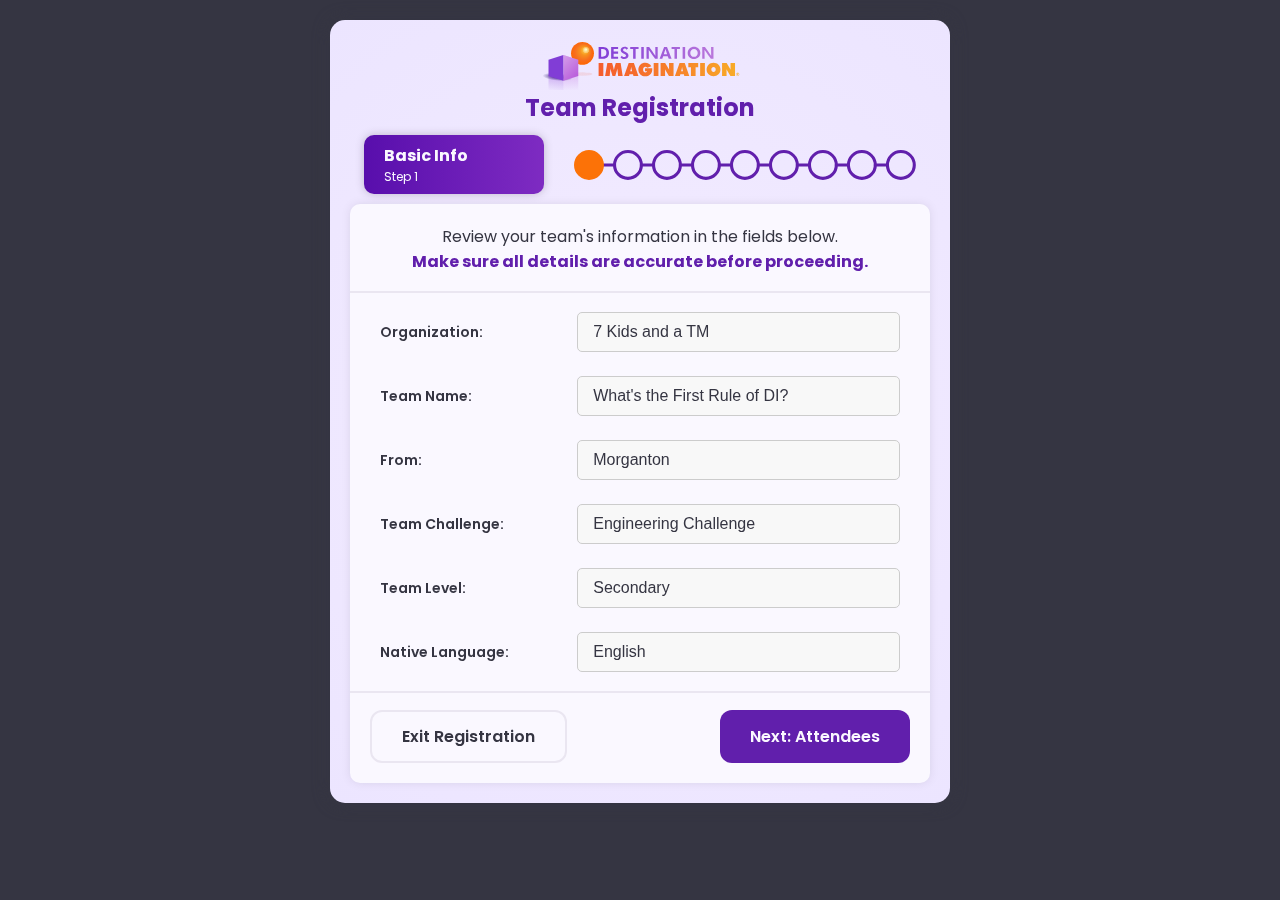
==== index.html @ 44dbb838 "First commit, partly so I don't lose progress." ====
<!doctype html>
<html lang="en">

<head>
    <meta charset="UTF-8" />
    <link rel="icon" type="image/png" href="./assets/favicon.png" />
    <meta name="viewport" content="width=device-width, initial-scale=1.0" />
    <title>Destination Imagination | Team Registration</title>

    <link href="https://fonts.googleapis.com/css2?family=Poppins:wght@300;400;600&display=swap" rel="stylesheet">
    <link rel="stylesheet" href="styles/reset.css">
    <link rel="stylesheet" href="styles/global.css">
    <link rel="stylesheet" href="styles/basic_info.css">
</head>

<body>

    <!-- Container -->
    <div id="container">

        <!-- Header -->
        <Header>
            <img src="assets/logo.svg">
            <h1>Team Registration</h1>
        </Header>

        <!-- Stepper -->
        <div id="step">
            <div class="text">
                <h2>Basic Info</h2>
                <p>Step 1</p>
            </div>
            <img src="assets/stepper-1.svg" height="30px">
        </div>

        <!-- Main Content -->
        <main>
            <!-- Instructions -->
            <div class="instruction">
                <p>Review your team's information in the fields below.</p>
                <p class="emphasis">Make sure all details are accurate before proceeding.</p>
            </div>

            <hr>

            <!-- Form -->
            <form>
                <table>
                    <tr>
                        <td><label for="organization">Organization:</label></td>
                        <td><input type="text" value="7 Kids and a TM"></td>
                    </tr>
                    <tr>
                        <td><label for="team-name">Team Name:</label></td>
                        <td><input type="text" value="What's the First Rule of DI?"></td>
                    </tr>
                    <tr>
                        <td><label for="from">From:</label></td>
                        <td><input type="text" value="Morganton"></td>
                    </tr>
                    <tr>
                        <td><label for="team-challenge">Team Challenge:</label></td>
                        <td><input type="text" value="Engineering Challenge"></td>
                    </tr>
                    <tr>
                        <td><label for="team-level">Team Level:</label></td>
                        <td><input type="text" value="Secondary">
                    </tr>
                    <tr>
                        <td><label for="native-language">Native Language:</label></td>
                        <td><input type="text" value="English"></td>
                    </tr>
                </table>
            </form>

            <hr>

            <!--
                I removed the Terms Agreement section from this page 
                since I believe that should belong in the end.
            -->

            <!-- Nav Buttons -->
            <nav>
                <a id="prev" href="/">Exit Registration</a>
                <a id="next" href="/attendees">Next: Attendees</a>
            </nav>
        </main>
    </div>
</body>

</html>
---- styles/global.css ----
/* Variables (Colors) */
:root {
    --white: #faf8ff;
    --orange: #FC7207;
    --purple: #611fac;
    --black: #353542;
}

/* General Elements */
body {
    font-family: 'Poppins', sans-serif;
    color: var(--black);
    background-color: var(--black);
    background-image: url('../assets/background.jpeg');
    background-size: cover;
    background-position: center;
    background-repeat: no-repeat;
    background-attachment: fixed;
    display: flex;
    justify-content: center;
    font-size: 14px;
    padding: 20px;
    user-select: none;
}

#container {
    background: radial-gradient(circle, #f3ecff 0%, #ece5ff 100%);
    border-radius: 15px;
    filter: drop-shadow(0px 0px 8px var(--black));
    padding: 20px;
    max-width: 90%;
    min-width: 620px;
    overflow: auto;
}

/* Typography */
h1,
h2,
b,
strong {
    font-weight: bold;
}

h1 {
    font-size: 24px;
}

h2 {
    font-size: 16px;
}

/* Header */
header {
    padding-bottom: 10px;
    color: var(--black);
    display: flex;
    flex-direction: column;
    align-items: center;
    color: var(--purple);
}

header img {
    height: 50px;
}

/* Stepper */
#step {
    padding-bottom: 10px;
    display: flex;
    align-items: center;
    justify-content: center;
    gap: 30px;
}

#step .text {
    background: linear-gradient(90deg, rgb(88, 14, 172) 0%, rgb(126, 43, 194) 100%);
    filter: drop-shadow(0px 0px 4px rgba(31, 21, 32, 0.233));
    padding: 8px 20px;
    width: 180px;
    color: var(--white);
    border-radius: 10px;
}

#step p {
    font-size: 12px;
}

#step img {
    height: 30px;
}

/* Main */
main {
    border-radius: 10px;
    background-color: var(--white);
    filter: drop-shadow(0px 0px 4px rgba(31, 21, 32, 0.096));
    padding: 20px;
    margin: 0 auto;
}

.instruction {
    padding-bottom: 10px;
    text-align: center;
    flex-direction: column;
    align-items: center;
    font-size: 16px;
    display: flex;
}

.instruction ul {
    display: flex;
    flex-direction: column;
    align-items: start
}

.emphasis {
    color: var(--purple);
    font-weight: bold;
    text-align: center;
}

hr {
    margin-left: -20px;
    margin-right: -20px;
    border: 0;
    border-top: 2px solid #eae6f1;
}

/* Tabs */
#tabbed-form {
    width: 100%;
}

.tabs {
    display: flex;
    justify-content: space-between;
    text-align: center;
    flex-direction: row;
    margin-top: 20px;
    gap: 5px;
    width: 100%;
}


.tabs button {
    background-color: #928f99;
    border: none;
    color: #eae6f1;
    padding: 10px 20px;
    cursor: pointer;
    font-size: 14px;
    font-weight: bold;
    border-radius: 5px;
    transition: background-color 0.3s ease, color 0.3s ease;
    text-align: center;
}


.tabs button.active {
    background-color: #611fac;
    color: #fff;
}

.tabs button:hover {
    background-color: #8b58c5;
}

.tab {
    display: none;
}

.tab.active {
    display: block;
}

#note {
    display: none;
    font-size: 14px;
    flex-direction: column;
    text-align: left;
    justify-content: start;
    gap: 10px;
}


/* Form */
form input[type="text"] {
    width: 100%;
    padding: 10px 15px;
    border: 1px solid #ccc;
    border-radius: 5px;
    font-size: 16px;
    color: var(--black);
    background-color: #f8f8f8;
    transition: border-color 0.3s ease, box-shadow 0.3s ease;
}

form input[type="text"]:focus,
form select:focus {
    outline: none;
    border-color: var(--purple);
    box-shadow: 0 0 5px rgba(69, 31, 172, 0.4);
}

form input[type="text"]:hover,
form select:hover {
    border-color: #bba4e6;
}

/* Nav */
nav {
    display: flex;
    justify-content: space-between;
    padding-top: 10px;
}

nav a {
    text-decoration: none;
    display: inline-block;
    padding: 12px 30px;
    font-weight: 600;
    border-radius: 12px;
    text-align: center;
    transition: all 0.2s ease-in-out;
    font-size: 16px;
    display: inline-flex;
    align-items: center;
    justify-content: center;
}

#prev {
    border: 2px solid #eae6f1;
    background-color: var(--white);
    color: var(--black);
}

#prev:hover {
    background-color: #eae6f1;
    box-shadow: 0 0 4px rgba(0, 0, 0, 0.075);
}

#next {
    background-color: var(--purple);
    color: var(--white);
}

#next:hover {
    background-color: #8b58c5;
    box-shadow: 0 0 4px rgba(0, 0, 0, 0.15);
}

/* Responsive */
.desktop {
    display: block;
}

.mobile {
    display: none;
}




/* -------------------------------- Mobile -------------------------------- */
@media (max-width: 768px) {

    /* General Elements */
    body {
        padding: 0px;
    }

    #container {
        min-width: 100%;
        max-width: 100%;
        border-radius: 0;
        padding: 20px 0px 0px 0px;
    }

    /* Header */
    header img {
        height: 45px;
    }

    /* Main */
    main {
        padding: 30px 15px;
        border-radius: 0;
        max-width: 100%;
    }

    .instruction ul {
        padding-top: 10px;
        gap: 10px;
    }

    .instruction li {
        font-size: 14px;
        text-align: start;
    }

    /* Typography */
    h1 {
        font-size: 24px;
    }

    h2 {
        font-size: 18px;
    }

    /* Stepper */
    #step {
        flex-direction: column;
        gap: 20px;
    }

    #step .text {
        padding: 8px 40px;
        text-align: center;
        width: 250px;
    }

    #step img {
        width: 90vw;
    }

    /* Tabs */
    .tabs {
        margin: 0px;
        gap: 5px;
        width: 100%;
        flex-direction: column;
        display: flex;
    }

    .tabs button {
        font-size: 12px;
        margin-bottom: 5px;
        padding: 20px 25px;
    }

    .tabs button.active {
        background-color: #611fac;
        color: #fff;
    }

    .tabs button:hover {
        background-color: #8b58c5;
    }

    /* Form */
    form input[type="text"],
    form select {
        font-size: 16px;
    }

    form table {
        width: 100%;

    }

    form td {
        display: block;
        padding-bottom: 14px;
    }

    form label {
        display: block;
        margin-bottom: -15px;
    }

    form input[type="text"],
    form select {
        width: 100%;
    }

    #note {
        font-size: 14px;
        display: flex;
        flex-direction: column;
        text-align: left;
        justify-content: start;
        gap: 10px;
    }

    /* Cards */
    .card {
        background-color: #fff;
        border-radius: 10px;
        box-shadow: 0 0 4px rgba(0, 0, 0, 0.1);
        border: 2px solid #ccc;
        padding: 20px 20px 10px 20px;
        width: calc(100vw - 40px);
    }

    .card .header {
        display: flex;
        justify-content: space-between;
        align-items: center;
        width: 100%;

    }

    .card header label {
        display: flex;
        align-items: center;
        gap: 10px;
    }

    .card header h4 {
        font-weight: bold;
        margin: 0;
    }

    .card .menu-icon {
        display: flex;
        align-items: center;
        justify-content: center;
        white-space: nowrap;
    }

    .card .menu {
        display: none;
        position: absolute;
        background: #fff;
        box-shadow: 0 2px 10px rgba(0, 0, 0, 0.2);
        padding: 10px;
        z-index: 100;
    }

    .card .menu-icon:hover .menu {
        display: block;
    }

    .card h4 {
        font-weight: bold;
    }

    .card table {
        table-layout: fixed;
        font-size: 12px;
    }

    .card td {
        display: table-cell;
        vertical-align: middle;
    }

    .card td:nth-child(even) {
        text-align: end;
    }

    .card td:nth-child(2) {
        padding-right: 10px
    }


    .card td:nth-child(3) {
        padding-left: 10px;
    }


    /* Nav */
    nav a {
        font-size: 16px;
        padding: 10px 15px;
    }

    /* Responsive */
    .desktop {
        display: none;
    }

    .mobile {
        display: block;
    }
}
---- styles/basic_info.css ----
/* Form */
form table {
    width: 100%;
    border-collapse: collapse;
}

form td {
    padding: 12px 10px;
    vertical-align: middle;
}

form label {
    font-weight: 600;
    color: var(--black);
    display: inline-block;
    min-width: 120px;
}
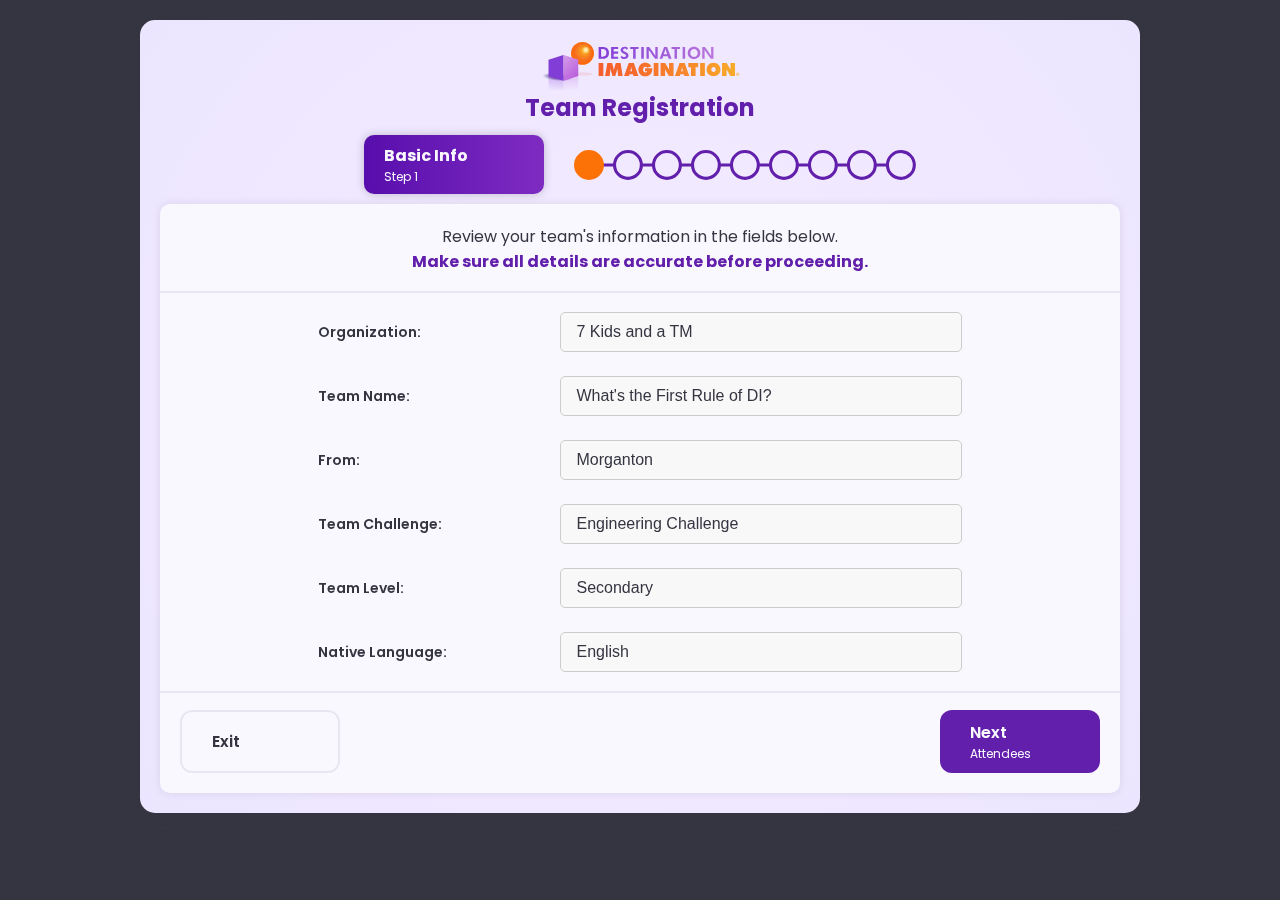
==== commit 85be4548: "Styling adjustment." ====
--- a/index.html
+++ b/index.html
@@ -44,7 +44,7 @@
             <hr>
 
             <!-- Form -->
-            <form>
+            <form id="basic-info-form">
                 <table>
                     <tr>
                         <td><label for="organization">Organization:</label></td>
@@ -82,8 +82,13 @@
 
             <!-- Nav Buttons -->
             <nav>
-                <a id="prev" href="/">Exit Registration</a>
-                <a id="next" href="/attendees">Next: Attendees</a>
+                <a id="prev" href="/interview-demo/">
+                    <h5>Exit</h5>
+                </a>
+                <a id="next" href="/interview-demo/attendees">
+                    <h5>Next</h5>
+                    <p>Attendees</p>
+                </a>
             </nav>
         </main>
     </div>
--- a/styles/global.css
+++ b/styles/global.css
@@ -21,6 +21,7 @@
     font-size: 14px;
     padding: 20px;
     user-select: none;
+
 }
 
 #container {
@@ -28,9 +29,11 @@
     border-radius: 15px;
     filter: drop-shadow(0px 0px 8px var(--black));
     padding: 20px;
-    max-width: 90%;
+    width: 100%;
+    max-width: 1000px;
     min-width: 620px;
     overflow: auto;
+    overflow-x: hidden;
 }
 
 /* Typography */
@@ -129,6 +132,21 @@
 /* Tabs */
 #tabbed-form {
     width: 100%;
+    min-width: 100%;
+}
+
+.desktop {
+    width: 100%;
+}
+
+.tab {
+    width: 100%;
+    min-width: 100%;
+}
+
+table {
+    width: 100%;
+    min-width: 100%;
 }
 
 .tabs {
@@ -140,7 +158,6 @@
     gap: 5px;
     width: 100%;
 }
-
 
 .tabs button {
     background-color: #928f99;
@@ -217,18 +234,25 @@
 nav a {
     text-decoration: none;
     display: inline-block;
-    padding: 12px 30px;
+    padding: 10px 30px;
+    width: 160px;
     font-weight: 600;
     border-radius: 12px;
     text-align: center;
     transition: all 0.2s ease-in-out;
     font-size: 16px;
-    display: inline-flex;
-    align-items: center;
+    display: flex;
+    flex-direction: column;
+    align-items: start;
     justify-content: center;
 }
 
-#prev {
+nav p {
+    font-weight: normal;
+    font-size: 12px;
+}
+
+nav #prev {
     border: 2px solid #eae6f1;
     background-color: var(--white);
     color: var(--black);
@@ -249,6 +273,28 @@
     box-shadow: 0 0 4px rgba(0, 0, 0, 0.15);
 }
 
+/* Page Selection */
+.page-selection {
+    display: flex;
+
+    justify-content: center;
+    align-items: center;
+}
+
+.page {
+    color: var(--black);
+    padding: 10px 20px;
+    cursor: pointer;
+    transition: background-color 0.3s ease, color 0.3s ease;
+    font-weight: bold;
+    margin-bottom: 20px;
+}
+
+.page.active {
+    background-color: #9355da;
+    color: #fff;
+}
+
 /* Responsive */
 .desktop {
     display: block;
@@ -258,15 +304,15 @@
     display: none;
 }
 
-
-
-
 /* -------------------------------- Mobile -------------------------------- */
 @media (max-width: 768px) {
 
     /* General Elements */
     body {
         padding: 0px;
+        background-image: none;
+        background-color: #ece5ff;
+        overflow: none;
     }
 
     #container {
@@ -274,6 +320,7 @@
         max-width: 100%;
         border-radius: 0;
         padding: 20px 0px 0px 0px;
+        filter: none;
     }
 
     /* Header */
@@ -324,18 +371,23 @@
     }
 
     /* Tabs */
+    .mobile .tab {
+        margin-bottom: -20px
+    }
+
     .tabs {
         margin: 0px;
         gap: 5px;
         width: 100%;
         flex-direction: column;
         display: flex;
+        padding-bottom: 10px;
     }
 
     .tabs button {
         font-size: 12px;
         margin-bottom: 5px;
-        padding: 20px 25px;
+        padding: 10px 22px;
     }
 
     .tabs button.active {
@@ -355,7 +407,6 @@
 
     form table {
         width: 100%;
-
     }
 
     form td {
@@ -388,8 +439,9 @@
         border-radius: 10px;
         box-shadow: 0 0 4px rgba(0, 0, 0, 0.1);
         border: 2px solid #ccc;
-        padding: 20px 20px 10px 20px;
+        padding: 20px 20px 18px 20px;
         width: calc(100vw - 40px);
+        margin-bottom: 20px
     }
 
     .card .header {
@@ -397,18 +449,14 @@
         justify-content: space-between;
         align-items: center;
         width: 100%;
-
-    }
-
-    .card header label {
-        display: flex;
-        align-items: center;
-        gap: 10px;
-    }
-
-    .card header h4 {
+        padding-bottom: 10px;
+    }
+
+    .card h4 {
         font-weight: bold;
-        margin: 0;
+        font-size: 16px;
+        padding: 0 10px;
+        text-align: center;
     }
 
     .card .menu-icon {
@@ -416,24 +464,37 @@
         align-items: center;
         justify-content: center;
         white-space: nowrap;
+        font-size: 20px;
+        border: 2px #ccc solid;
+        padding: 7px 8px;
+        border-radius: 5px;
     }
 
     .card .menu {
         display: none;
         position: absolute;
         background: #fff;
-        box-shadow: 0 2px 10px rgba(0, 0, 0, 0.2);
-        padding: 10px;
-        z-index: 100;
-    }
-
-    .card .menu-icon:hover .menu {
-        display: block;
-    }
-
-    .card h4 {
+        box-shadow: 0 2px 6px rgba(0, 0, 0, 0.863);
+        background-color: #fff;
+        box-shadow: 0 4px 6px rgba(0, 0, 0, 0.1);
+        z-index: 10;
+        border: 2px solid #ccc;
+        margin-right: 28px;
+
+    }
+
+    .card .menu button {
+        padding: 18px 30px;
+        font-size: 14px;
+        color: #333;
+        background-color: #ffffff;
+        border: none;
+        width: 100%;
+        text-align: left;
+        cursor: pointer;
         font-weight: bold;
     }
+
 
     .card table {
         table-layout: fixed;
@@ -443,19 +504,20 @@
     .card td {
         display: table-cell;
         vertical-align: middle;
-    }
-
-    .card td:nth-child(even) {
-        text-align: end;
-    }
-
-    .card td:nth-child(2) {
-        padding-right: 10px
-    }
-
+        padding: 2px;
+    }
+
+    .card td:nth-child(4) {
+        text-align: start;
+        padding-left: 25px
+    }
 
     .card td:nth-child(3) {
         padding-left: 10px;
+    }
+
+    .card input[type="checkbox"] {
+        transform: scale(1.2);
     }
 
 
--- a/styles/basic_info.css
+++ b/styles/basic_info.css
@@ -14,4 +14,15 @@
     color: var(--black);
     display: inline-block;
     min-width: 120px;
+}
+
+#basic-info-form {
+    padding: 0 10vw;
+}
+
+/* -------------------------------- Mobile -------------------------------- */
+@media (max-width: 768px) {
+    #basic-info-form {
+        padding: 0 0;
+    }
 }